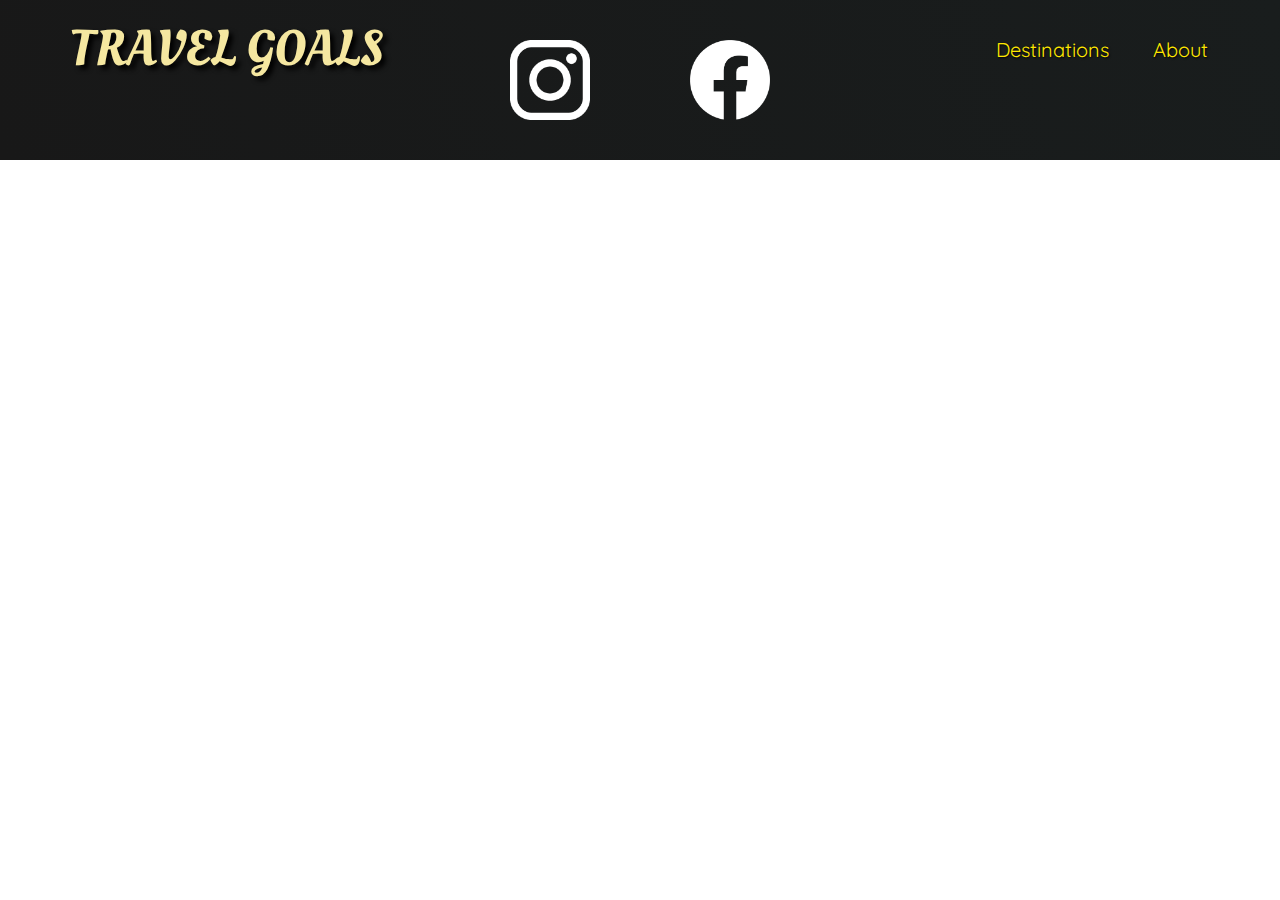
==== places.html @ 4ead7faa "143.Dersin sonu" ====
<!DOCTYPE html>
<html lang="en">
<head>
    <meta charset="UTF-8">
    <link
    href="https://fonts.googleapis.com/css2?family=Raleway:wght@700&family=Oleo+Script:wght@700&family=Quicksand:wght@300;500;700&display=swap"
    rel="stylesheet"
    />
    <link rel="stylesheet" href="shared.css">
    <link rel="stylesheet" href="places.css">
    <title>Seyahat Rehberim</title>
</head>
<body>
    <header>
        <div id="page-logo">
          <a href="index.html"> Travel Goals </a>  
        </div>
        
        <nav>
            <ul>
                <li><a href="places.html">Destinations</a>  </li>
                <li><a href="">About</a> </li>
            </ul>
        </nav>
    </header>
    <main>


    </main>
    <footer>
        <ul>
            <li>
                <a href="https://www.instagram.com">
                    <img src="images/icons/insta.png"
                    alt="instagram logo">
                </a>
            </li>
            <li>
                <a href="https://www.facebook.com">
                    <img src="images/icons/facebook.png"
                    alt="instagram logo">
                </a>
            </li>
        </ul>

    </footer>
</body>
</html>
---- shared.css ----
body {
    font-family: "Quicksand", sans-serif;
    margin: 0;
}

ul {
    list-style: none;
    margin:0;
    padding: 0;
}

header {
    display: flex;
    justify-content: space-between;
    align-items: center;
    padding: 15px 60px;
    position: absolute;/*ya bu absolute da  anladığım kadarıyla bağımsız olarak ön layer a alıyor segmenti
    ancak fixed dediğin zaman yine bir layer öne alıyor ama layer hep sayfanın üzerinde kalıyor.*/
    width: 100%; /* bu da çok iyi bir yöntem ancak bir şey daha ilave etmek gerekiyor*/
    top: 0;
    left: 0; /*en son bunları koydu garanti olsun diye tam başlangıç nokrası almak için*/
    box-sizing: border-box;/*bu noktada da kutuyu sınırlandırma önemli...
    Content box dediğimiz zaman main i yüzde yüz olarak alıyor.*/
}

header li a {

    font-size: 20px;
    padding: 12px;
    color: rgb(255, 231, 0);
    text-shadow: 1px 1px 2px rgb(0,0,0,0.9);
    /*background-color: rgb(245, 121, 160, 70%);
    border-radius: 5px; istersen yapabilirsin*/
    border-radius: 6px;
}

header li a:hover {

    color:rgb(77, 77, 77);
    background-color: rgb(255, 251, 0);
    
}

#page-logo a /* extradan bir bölgeyi adreslemede kullanılıyor.*/ {
    padding: 10px;
    font-family: "Oleo Script", sans-serif /*google dan indirdik*/;
    color: rgb(245, 231, 160);
    font-size: 50px;
    text-decoration: none;
    /* altyazıları silmeye yarıyor */
    text-transform: uppercase /*bu da bütün harflere özel düzenleme yapmanı sağlıyor*/;
    text-shadow: 4px 4px 5px rgb(0,0,0)/*gölgelemede
    brinci sağdan sola, ikincisi yukardan aşağıya, üçüncüsü blurlerme, 4 renk*/
}

header li{
    margin-left: 20px;
}
    


header ul{
    display: flex;
}

ul a {
    text-decoration: none;
}

footer{
    background: linear-gradient(70deg,
    rgb(24, 24, 24),
    rgb(25,29,29));
    padding: 40px
}

footer ul{
    display: flex;
    justify-content: center;
    
    

}

footer li{
    width: 80px;
    height: 80px;
    margin: 0 50px

}
/* Bak burası çok önemli
-Önce list itemlerın alanlarını ufalttı.
-ama bu aksiyon resimlerin boyutunu ufalttığı
 anlamına gelmiyor.
 -bu işlemin ardına img leri ufalttı.
 -Bence width girdikten sonra, height ile ilgili
 bir şey girmeye gerek yok.*/
footer img{
    width: 100%;
    height: 100%;
    
}
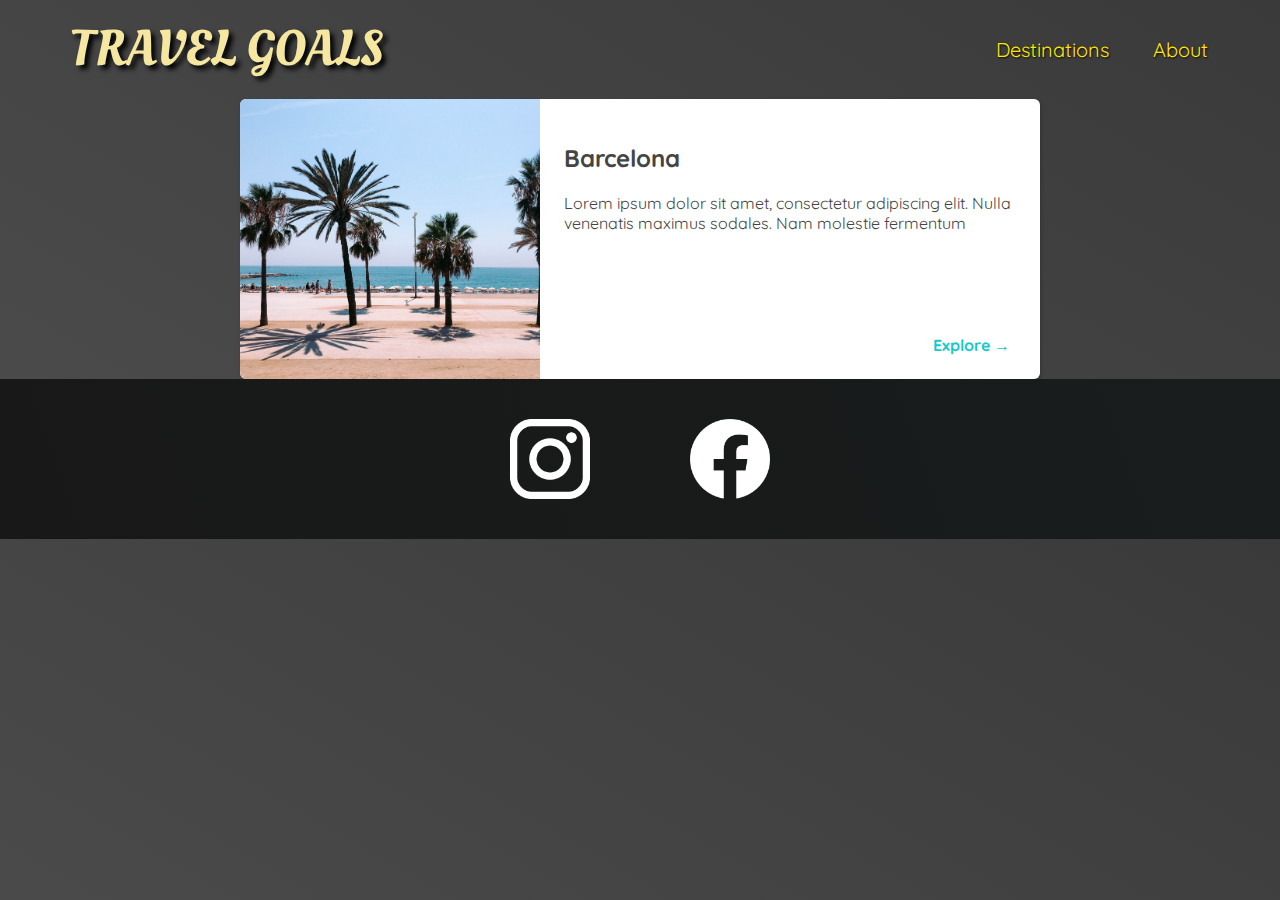
==== commit 453c8487: "149.ders sonu" ====
--- a/places.html
+++ b/places.html
@@ -24,8 +24,31 @@
         </nav>
     </header>
     <main>
+        <ul>
+            <li>
+                <img src="images/places/barcelona.jpg" alt="City of Barcelona">
+                <div class="item-content">
+                    <div>
+                       <h2>Barcelona</h2>
+                        <p>
+                            Lorem ipsum dolor sit amet, consectetur adipiscing elit. 
+                            Nulla venenatis maximus sodales. Nam molestie fermentum 
+                        </p> 
+                    </div>
+                    
+                    <div class="actions">
+                        <a href="https://en.wikipedia.org/wiki/Barcelona">
+                            Explore →
+                        </a>
+                    </div>      
+                </div>  
+                
+            </li>
 
 
+
+
+        </ul>
     </main>
     <footer>
         <ul>
--- a/places.css
+++ b/places.css
@@ -0,0 +1,66 @@
+body{
+    background: linear-gradient(
+        30deg,
+        rgb(77,77,77),
+        rgb(58,58,58)
+    );
+    color: rgb(68, 68, 68)
+}
+
+
+
+header {
+    position: static; /*Bu main in header a girmemesini sağlıyor*/
+}
+
+
+main ul{
+
+    width: 800px;
+    margin:0 auto
+}
+
+main li{
+    display: flex;
+    background-color: white ;
+    box-shadow: 1px 2px 4px rgba(0,0,0,0.2);
+    border-radius: 6px;
+    overflow: hidden; /*Hakikaten ilginç. Burada foto border
+    radiustan etkilenmiyor. onu dahil etmek için yapılıyor bu*/
+    
+}
+
+main li img{
+    width: 300px;
+    height: 280px;
+    object-fit: cover;
+
+
+}
+
+.item-content{
+    padding: 24px; 
+    display: flex;
+    flex-direction: column;
+    justify-content: space-between;
+    
+    
+    
+}
+
+.actions{
+    text-align: right ;
+
+}
+
+.actions a{
+    padding: 6px;
+    font-weight: 800;
+    color:rgb(20, 202, 202);
+    border-radius: 6px;
+}
+
+.actions a:hover{
+    background-color:rgb(224, 234, 234);
+    
+}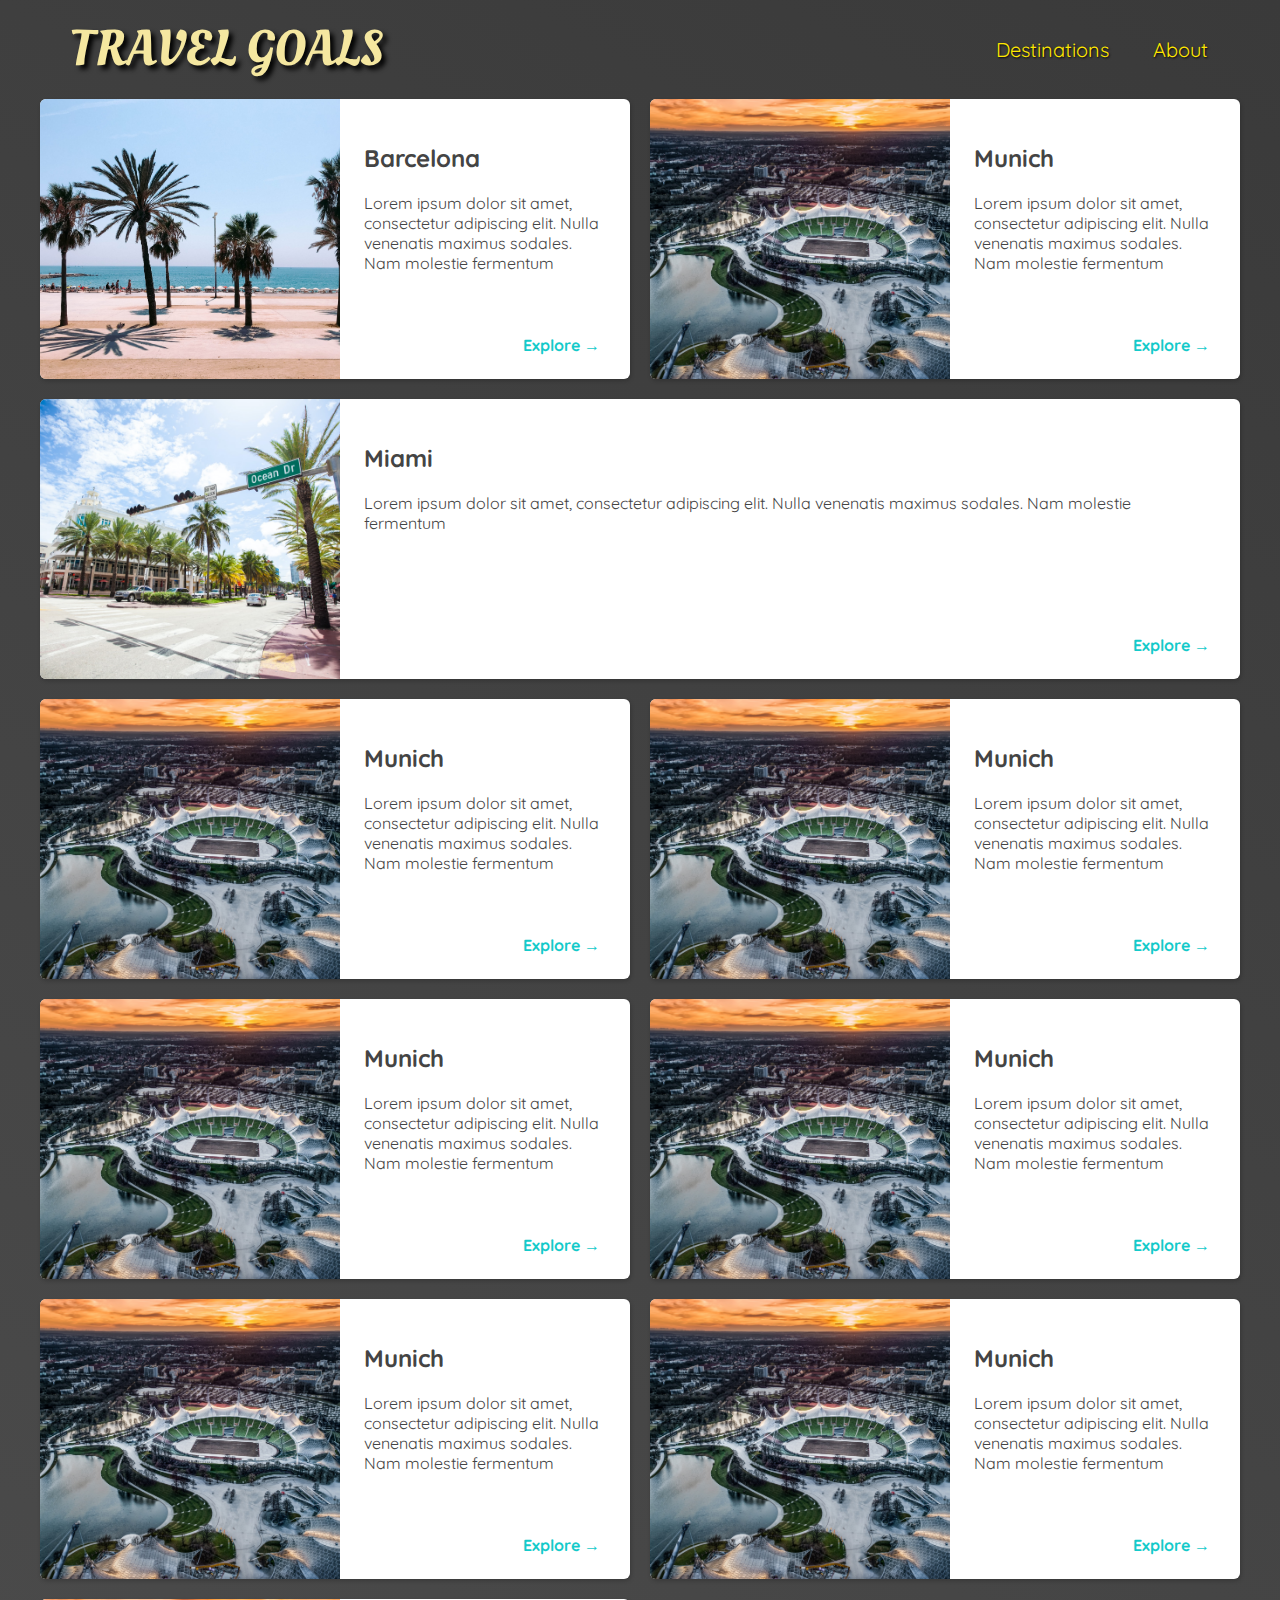
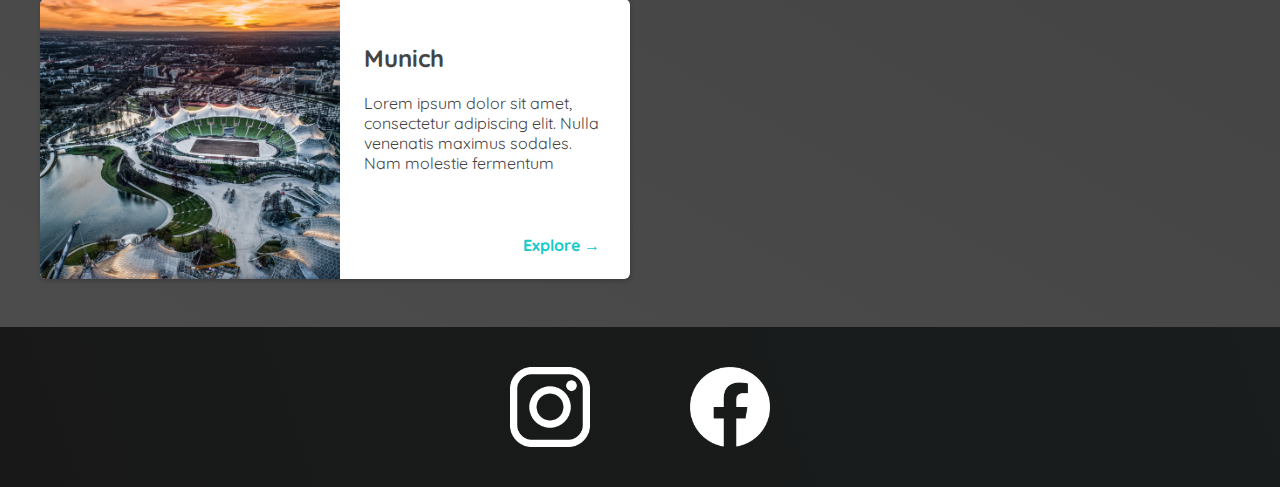
==== commit b3b25e5a: "13 Kasım sonu" ====
--- a/places.html
+++ b/places.html
@@ -45,7 +45,185 @@
                 
             </li>
 
-
+            <li>
+                <img src="images/places/munich.jpg" alt="City of Munich">
+                <div class="item-content">
+                    <div>
+                       <h2>Munich</h2>
+                        <p>
+                            Lorem ipsum dolor sit amet, consectetur adipiscing elit. 
+                            Nulla venenatis maximus sodales. Nam molestie fermentum 
+                        </p> 
+                    </div>
+                    
+                    <div class="actions">
+                        <a href="https://en.wikipedia.org/wiki/Munich">
+                            Explore →
+                        </a>
+                    </div>      
+                </div>  
+                
+            </li>
+
+            <li>
+                <img src="images/places/miami.jpg" alt="City of Miami">
+                <div class="item-content">
+                    <div>
+                       <h2>Miami</h2>
+                        <p>
+                            Lorem ipsum dolor sit amet, consectetur adipiscing elit. 
+                            Nulla venenatis maximus sodales. Nam molestie fermentum 
+                        </p> 
+                    </div>
+                    
+                    <div class="actions">
+                        <a href="https://en.wikipedia.org/wiki/Miami">
+                            Explore →
+                        </a>
+                    </div>      
+                </div>  
+                
+            </li>
+
+            <li>
+                <img src="images/places/munich.jpg" alt="City of Munich">
+                <div class="item-content">
+                    <div>
+                       <h2>Munich</h2>
+                        <p>
+                            Lorem ipsum dolor sit amet, consectetur adipiscing elit. 
+                            Nulla venenatis maximus sodales. Nam molestie fermentum 
+                        </p> 
+                    </div>
+                    
+                    <div class="actions">
+                        <a href="https://en.wikipedia.org/wiki/Munich">
+                            Explore →
+                        </a>
+                    </div>      
+                </div>  
+                
+            </li>
+
+            <li>
+                <img src="images/places/munich.jpg" alt="City of Munich">
+                <div class="item-content">
+                    <div>
+                       <h2>Munich</h2>
+                        <p>
+                            Lorem ipsum dolor sit amet, consectetur adipiscing elit. 
+                            Nulla venenatis maximus sodales. Nam molestie fermentum 
+                        </p> 
+                    </div>
+                    
+                    <div class="actions">
+                        <a href="https://en.wikipedia.org/wiki/Munich">
+                            Explore →
+                        </a>
+                    </div>      
+                </div>  
+                
+            </li>
+
+            <li>
+                <img src="images/places/munich.jpg" alt="City of Munich">
+                <div class="item-content">
+                    <div>
+                       <h2>Munich</h2>
+                        <p>
+                            Lorem ipsum dolor sit amet, consectetur adipiscing elit. 
+                            Nulla venenatis maximus sodales. Nam molestie fermentum 
+                        </p> 
+                    </div>
+                    
+                    <div class="actions">
+                        <a href="https://en.wikipedia.org/wiki/Munich">
+                            Explore →
+                        </a>
+                    </div>      
+                </div>  
+                
+            </li>
+
+            <li>
+                <img src="images/places/munich.jpg" alt="City of Munich">
+                <div class="item-content">
+                    <div>
+                       <h2>Munich</h2>
+                        <p>
+                            Lorem ipsum dolor sit amet, consectetur adipiscing elit. 
+                            Nulla venenatis maximus sodales. Nam molestie fermentum 
+                        </p> 
+                    </div>
+                    
+                    <div class="actions">
+                        <a href="https://en.wikipedia.org/wiki/Munich">
+                            Explore →
+                        </a>
+                    </div>      
+                </div>  
+                
+            </li>
+
+            <li>
+                <img src="images/places/munich.jpg" alt="City of Munich">
+                <div class="item-content">
+                    <div>
+                       <h2>Munich</h2>
+                        <p>
+                            Lorem ipsum dolor sit amet, consectetur adipiscing elit. 
+                            Nulla venenatis maximus sodales. Nam molestie fermentum 
+                        </p> 
+                    </div>
+                    
+                    <div class="actions">
+                        <a href="https://en.wikipedia.org/wiki/Munich">
+                            Explore →
+                        </a>
+                    </div>      
+                </div>  
+                
+            </li>
+
+            <li>
+                <img src="images/places/munich.jpg" alt="City of Munich">
+                <div class="item-content">
+                    <div>
+                       <h2>Munich</h2>
+                        <p>
+                            Lorem ipsum dolor sit amet, consectetur adipiscing elit. 
+                            Nulla venenatis maximus sodales. Nam molestie fermentum 
+                        </p> 
+                    </div>
+                    
+                    <div class="actions">
+                        <a href="https://en.wikipedia.org/wiki/Munich">
+                            Explore →
+                        </a>
+                    </div>      
+                </div>  
+                
+            </li>
+
+            <li>
+                <img src="images/places/munich.jpg" alt="City of Munich">
+                <div class="item-content">
+                    <div>
+                       <h2>Munich</h2>
+                        <p>
+                            Lorem ipsum dolor sit amet, consectetur adipiscing elit. 
+                            Nulla venenatis maximus sodales. Nam molestie fermentum 
+                        </p> 
+                    </div>
+                    
+                    <div class="actions">
+                        <a href="https://en.wikipedia.org/wiki/Munich">
+                            Explore →
+                        </a>
+                    </div>      
+                </div>  
+                
+            </li>
 
 
         </ul>
--- a/places.css
+++ b/places.css
@@ -16,8 +16,16 @@
 
 main ul{
 
-    width: 800px;
-    margin:0 auto
+    width: 1200px;
+    margin:0 auto;
+    margin-bottom: 48px;
+    display: grid;
+    grid-template-columns: 1fr 1fr;
+    gap: 20px 20px;
+}
+
+li:nth-child(3){
+    grid-column: 1/span 2;
 }
 
 main li{
@@ -27,8 +35,10 @@
     border-radius: 6px;
     overflow: hidden; /*Hakikaten ilginç. Burada foto border
     radiustan etkilenmiyor. onu dahil etmek için yapılıyor bu*/
-    
+    width: 100%;
 }
+
+
 
 main li img{
     width: 300px;
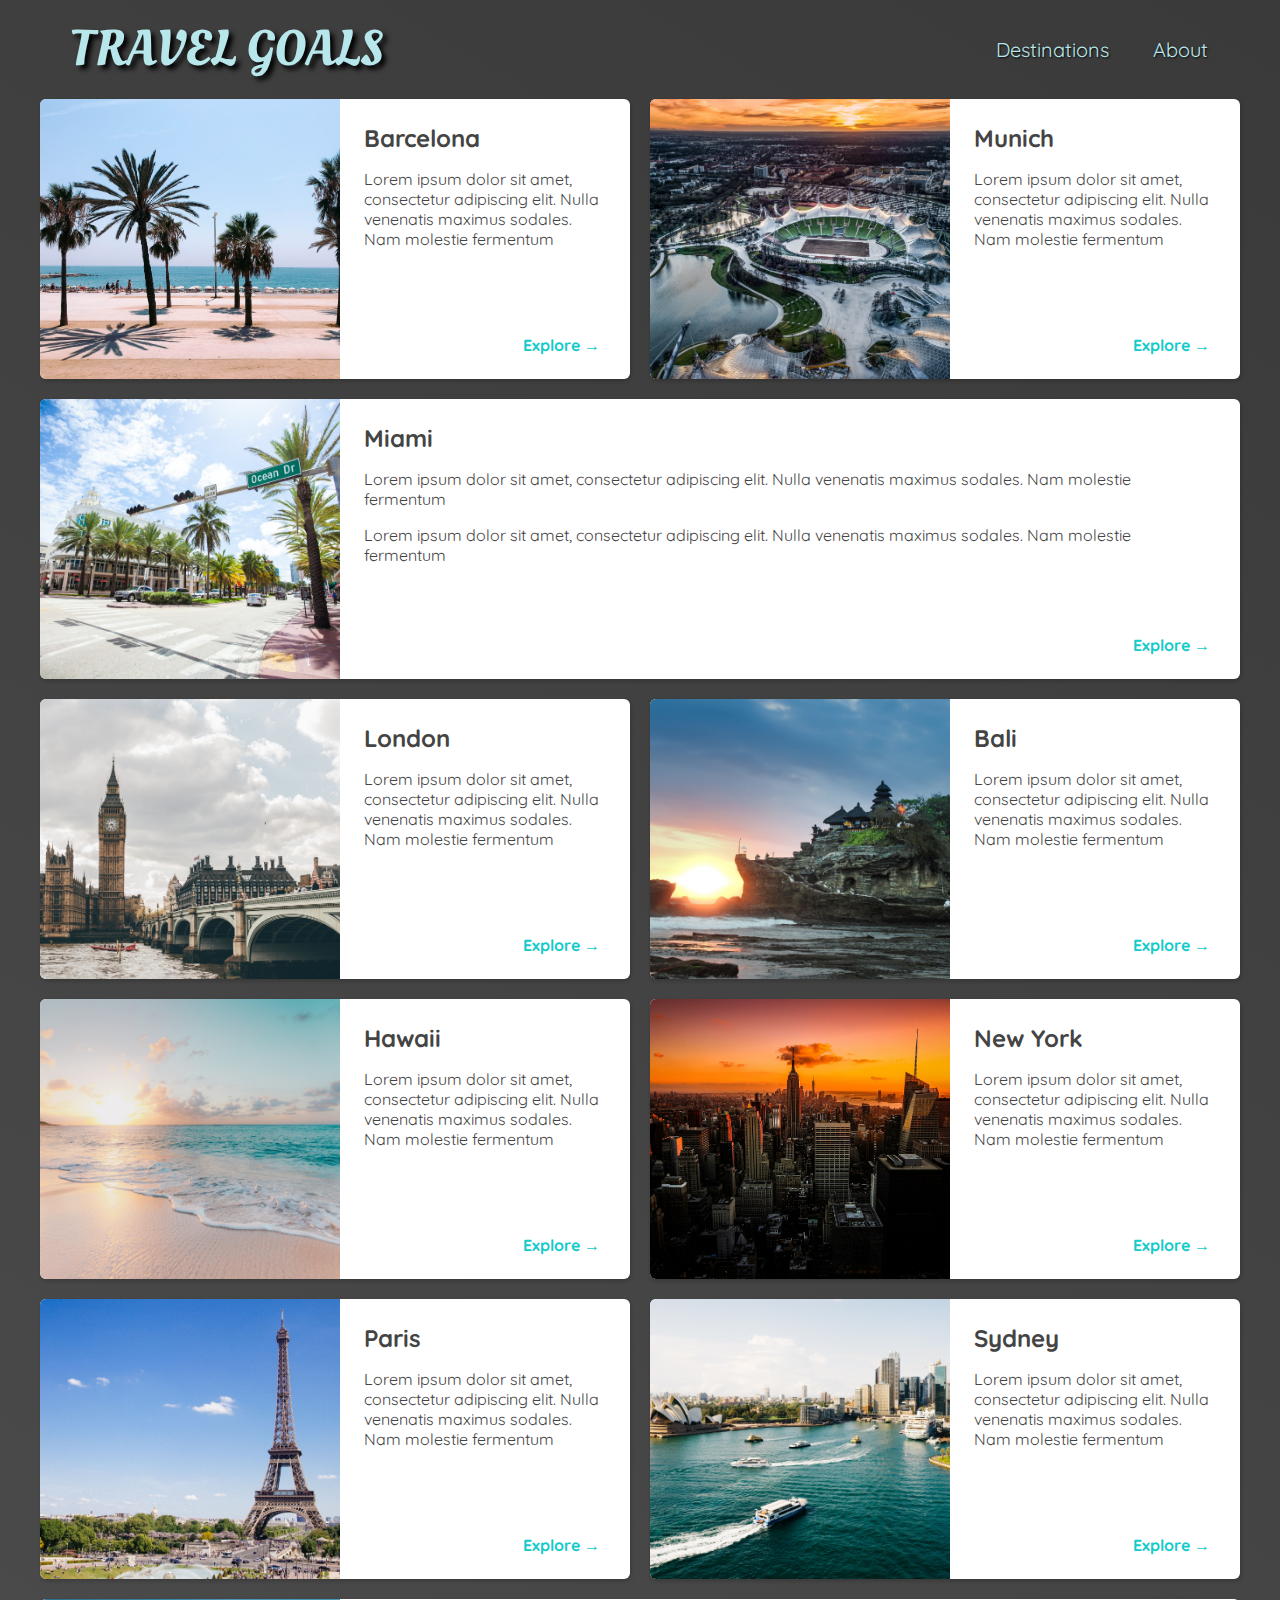
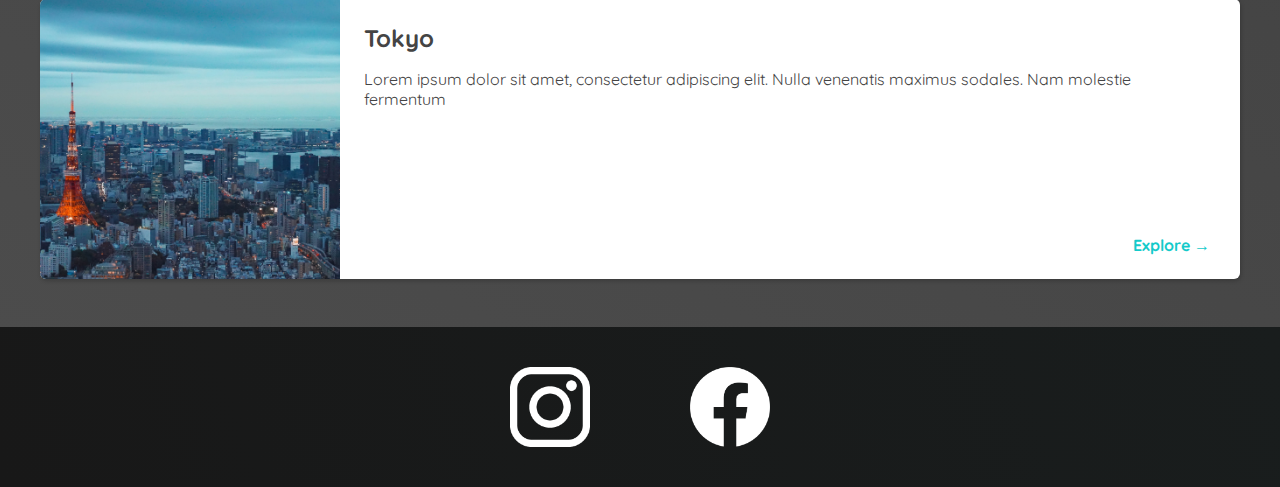
==== commit fe6c6040: "154.dersin sonu" ====
--- a/places.html
+++ b/places.html
@@ -74,6 +74,10 @@
                             Lorem ipsum dolor sit amet, consectetur adipiscing elit. 
                             Nulla venenatis maximus sodales. Nam molestie fermentum 
                         </p> 
+                        <p>
+                            Lorem ipsum dolor sit amet, consectetur adipiscing elit. 
+                            Nulla venenatis maximus sodales. Nam molestie fermentum 
+                        </p> 
                     </div>
                     
                     <div class="actions">
@@ -86,138 +90,139 @@
             </li>
 
             <li>
-                <img src="images/places/munich.jpg" alt="City of Munich">
-                <div class="item-content">
-                    <div>
-                       <h2>Munich</h2>
-                        <p>
-                            Lorem ipsum dolor sit amet, consectetur adipiscing elit. 
-                            Nulla venenatis maximus sodales. Nam molestie fermentum 
-                        </p> 
-                    </div>
-                    
-                    <div class="actions">
-                        <a href="https://en.wikipedia.org/wiki/Munich">
-                            Explore →
-                        </a>
-                    </div>      
-                </div>  
-                
-            </li>
-
-            <li>
-                <img src="images/places/munich.jpg" alt="City of Munich">
-                <div class="item-content">
-                    <div>
-                       <h2>Munich</h2>
-                        <p>
-                            Lorem ipsum dolor sit amet, consectetur adipiscing elit. 
-                            Nulla venenatis maximus sodales. Nam molestie fermentum 
-                        </p> 
-                    </div>
-                    
-                    <div class="actions">
-                        <a href="https://en.wikipedia.org/wiki/Munich">
-                            Explore →
-                        </a>
-                    </div>      
-                </div>  
-                
-            </li>
-
-            <li>
-                <img src="images/places/munich.jpg" alt="City of Munich">
-                <div class="item-content">
-                    <div>
-                       <h2>Munich</h2>
-                        <p>
-                            Lorem ipsum dolor sit amet, consectetur adipiscing elit. 
-                            Nulla venenatis maximus sodales. Nam molestie fermentum 
-                        </p> 
-                    </div>
-                    
-                    <div class="actions">
-                        <a href="https://en.wikipedia.org/wiki/Munich">
-                            Explore →
-                        </a>
-                    </div>      
-                </div>  
-                
-            </li>
-
-            <li>
-                <img src="images/places/munich.jpg" alt="City of Munich">
-                <div class="item-content">
-                    <div>
-                       <h2>Munich</h2>
-                        <p>
-                            Lorem ipsum dolor sit amet, consectetur adipiscing elit. 
-                            Nulla venenatis maximus sodales. Nam molestie fermentum 
-                        </p> 
-                    </div>
-                    
-                    <div class="actions">
-                        <a href="https://en.wikipedia.org/wiki/Munich">
-                            Explore →
-                        </a>
-                    </div>      
-                </div>  
-                
-            </li>
-
-            <li>
-                <img src="images/places/munich.jpg" alt="City of Munich">
-                <div class="item-content">
-                    <div>
-                       <h2>Munich</h2>
-                        <p>
-                            Lorem ipsum dolor sit amet, consectetur adipiscing elit. 
-                            Nulla venenatis maximus sodales. Nam molestie fermentum 
-                        </p> 
-                    </div>
-                    
-                    <div class="actions">
-                        <a href="https://en.wikipedia.org/wiki/Munich">
-                            Explore →
-                        </a>
-                    </div>      
-                </div>  
-                
-            </li>
-
-            <li>
-                <img src="images/places/munich.jpg" alt="City of Munich">
-                <div class="item-content">
-                    <div>
-                       <h2>Munich</h2>
-                        <p>
-                            Lorem ipsum dolor sit amet, consectetur adipiscing elit. 
-                            Nulla venenatis maximus sodales. Nam molestie fermentum 
-                        </p> 
-                    </div>
-                    
-                    <div class="actions">
-                        <a href="https://en.wikipedia.org/wiki/Munich">
-                            Explore →
-                        </a>
-                    </div>      
-                </div>  
-                
-            </li>
-
-            <li>
-                <img src="images/places/munich.jpg" alt="City of Munich">
-                <div class="item-content">
-                    <div>
-                       <h2>Munich</h2>
-                        <p>
-                            Lorem ipsum dolor sit amet, consectetur adipiscing elit. 
-                            Nulla venenatis maximus sodales. Nam molestie fermentum 
-                        </p> 
-                    </div>
-                    
-                    <div class="actions">
-                        <a href="https://en.wikipedia.org/wiki/Munich">
+                <img src="images/places/london.jpg" alt="City of London">
+                <div class="item-content">
+                    <div>
+                       <h2>London</h2>
+                        <p>
+                            Lorem ipsum dolor sit amet, consectetur adipiscing elit. 
+                            Nulla venenatis maximus sodales. Nam molestie fermentum 
+                        </p> 
+                        
+                    </div>
+                    
+                    <div class="actions">
+                        <a href="https://en.wikipedia.org/wiki/London">
+                            Explore →
+                        </a>
+                    </div>      
+                </div>  
+                
+            </li>
+
+            <li>
+                <img src="images/places/bali.jpg" alt="City of Bali">
+                <div class="item-content">
+                    <div>
+                       <h2>Bali</h2>
+                        <p>
+                            Lorem ipsum dolor sit amet, consectetur adipiscing elit. 
+                            Nulla venenatis maximus sodales. Nam molestie fermentum 
+                        </p> 
+                    </div>
+                    
+                    <div class="actions">
+                        <a href="https://en.wikipedia.org/wiki/Bali">
+                            Explore →
+                        </a>
+                    </div>      
+                </div>  
+                
+            </li>
+
+            <li>
+                <img src="images/places/hawaii.jpg" alt="City of Hawaii">
+                <div class="item-content">
+                    <div>
+                       <h2>Hawaii</h2>
+                        <p>
+                            Lorem ipsum dolor sit amet, consectetur adipiscing elit. 
+                            Nulla venenatis maximus sodales. Nam molestie fermentum 
+                        </p> 
+                    </div>
+                    
+                    <div class="actions">
+                        <a href="https://en.wikipedia.org/wiki/Hawaii">
+                            Explore →
+                        </a>
+                    </div>      
+                </div>  
+                
+            </li>
+
+            <li>
+                <img src="images/places/new-york-city.jpg" alt="City of New York">
+                <div class="item-content">
+                    <div>
+                       <h2>New York</h2>
+                        <p>
+                            Lorem ipsum dolor sit amet, consectetur adipiscing elit. 
+                            Nulla venenatis maximus sodales. Nam molestie fermentum 
+                        </p> 
+                    </div>
+                    
+                    <div class="actions">
+                        <a href="https://en.wikipedia.org/wiki/New_york_city">
+                            Explore →
+                        </a>
+                    </div>      
+                </div>  
+                
+            </li>
+
+            <li>
+                <img src="images/places/paris.jpg" alt="City of Paris">
+                <div class="item-content">
+                    <div>
+                       <h2>Paris</h2>
+                        <p>
+                            Lorem ipsum dolor sit amet, consectetur adipiscing elit. 
+                            Nulla venenatis maximus sodales. Nam molestie fermentum 
+                        </p> 
+                    </div>
+                    
+                    <div class="actions">
+                        <a href="https://en.wikipedia.org/wiki/Paris">
+                            Explore →
+                        </a>
+                    </div>      
+                </div>  
+                
+            </li>
+
+            <li>
+                <img src="images/places/sydney.jpg" alt="City of Sydney">
+                <div class="item-content">
+                    <div>
+                       <h2>Sydney</h2>
+                        <p>
+                            Lorem ipsum dolor sit amet, consectetur adipiscing elit. 
+                            Nulla venenatis maximus sodales. Nam molestie fermentum 
+                        </p> 
+                    </div>
+                    
+                    <div class="actions">
+                        <a href="https://en.wikipedia.org/wiki/Sydney">
+                            Explore →
+                        </a>
+                    </div>      
+                </div>  
+                
+            </li>
+
+            <li>
+                <img src="images/places/tokyo.jpg" alt="City of Tokyo">
+                <div class="item-content">
+                    <div>
+                       <h2>Tokyo</h2>
+                        <p>
+                            Lorem ipsum dolor sit amet, consectetur adipiscing elit. 
+                            Nulla venenatis maximus sodales. Nam molestie fermentum 
+                        </p> 
+                    </div>
+                    
+                    <div class="actions">
+                        <a href="https://en.wikipedia.org/wiki/Tokyo">
                             Explore →
                         </a>
                     </div>      
--- a/shared.css
+++ b/shared.css
@@ -2,6 +2,8 @@
     font-family: "Quicksand", sans-serif;
     margin: 0;
 }
+
+
 
 ul {
     list-style: none;
--- a/places.css
+++ b/places.css
@@ -7,10 +7,22 @@
     color: rgb(68, 68, 68)
 }
 
-
+#page-logo a{
+    color: rgb(183, 230, 235);
+}
 
 header {
     position: static; /*Bu main in header a girmemesini sağlıyor*/
+}
+
+header nav a{
+    color: rgb(183, 230, 235);
+}
+
+header nav a:hover{
+
+    background-color: rgb(183, 230, 235);
+    color: rgb(59, 59, 59);
 }
 
 
@@ -26,6 +38,10 @@
 
 li:nth-child(3){
     grid-column: 1/span 2;
+}
+
+li:nth-child(10){
+    grid-column: 1/3;
 }
 
 main li{
@@ -58,6 +74,10 @@
     
 }
 
+.item-content h2 {
+    margin: 0;
+}
+
 .actions{
     text-align: right ;
 
